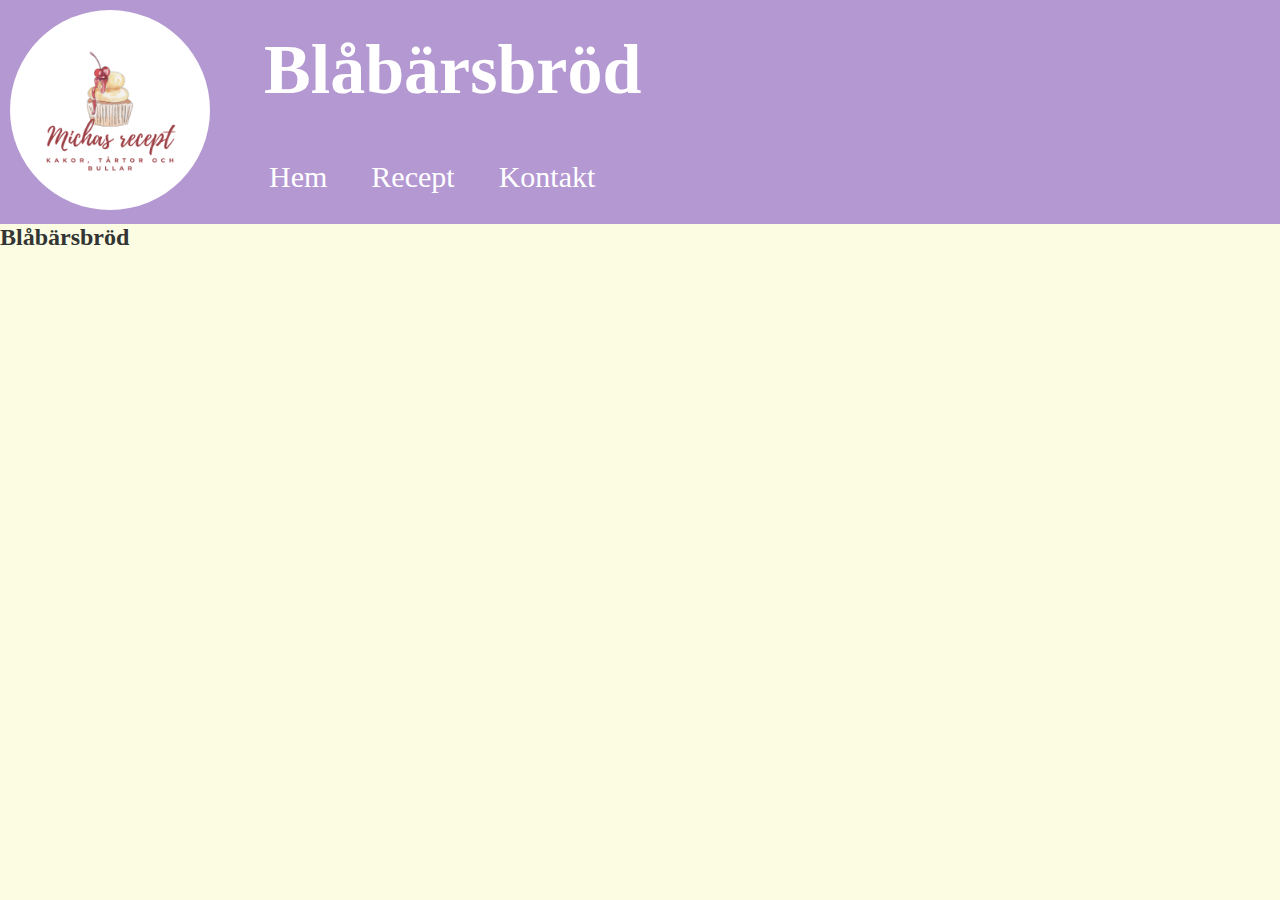
==== blueberrybread.html @ d09b0b4c "Added a recipe page" ====
<!DOCTYPE html>
<html>
<head>
  <title>TBA</title>
  <link href="style.css" rel="stylesheet">
</head>
<body>
  <header>
    <img src="placeholder-logo.png" class="logo">
  <nav>
    <h1>Blåbärsbröd</h1>
    <ul>
      <li><a href="#">Hem</a></li>
      <li><a href="#">Recept</a></li>
      <li><a href="#">Kontakt</a></li>
    </ul>
  </nav>
  </header>
  <main>
    <div>
      <h2 class="recipetitle" >Blåbärsbröd</h2>
    </div>
  </main>
</body>
</html>
---- style.css ----
* {
  margin: 0;
  padding: 0;
}
body {
  background: #fbfce1
}
header {
  background: #b498d2ff;
}
.logo {
  margin: 10px;
  width: 200px;
  border-radius: 50%;
}
nav {
  vertical-align: top;
  display: inline-block;
}
h1 {
  margin: 30px 40px;
  font-size: 70px;
  color: white;
}
nav ul {
  margin: 0 25px;
  list-style-type: none;
  overflow: hidden;
}
nav li {
  display: inline-block;
  margin: 10px;
  font-size: 30px;
}
nav li a {
  display: block;
  padding: 10px;
  text-decoration: none;
  color: white;
}
nav li a:hover {
  background-color: #cebcdcff;
  border-radius: 20px;
}
.recipetitle {
  color: #333535;
}
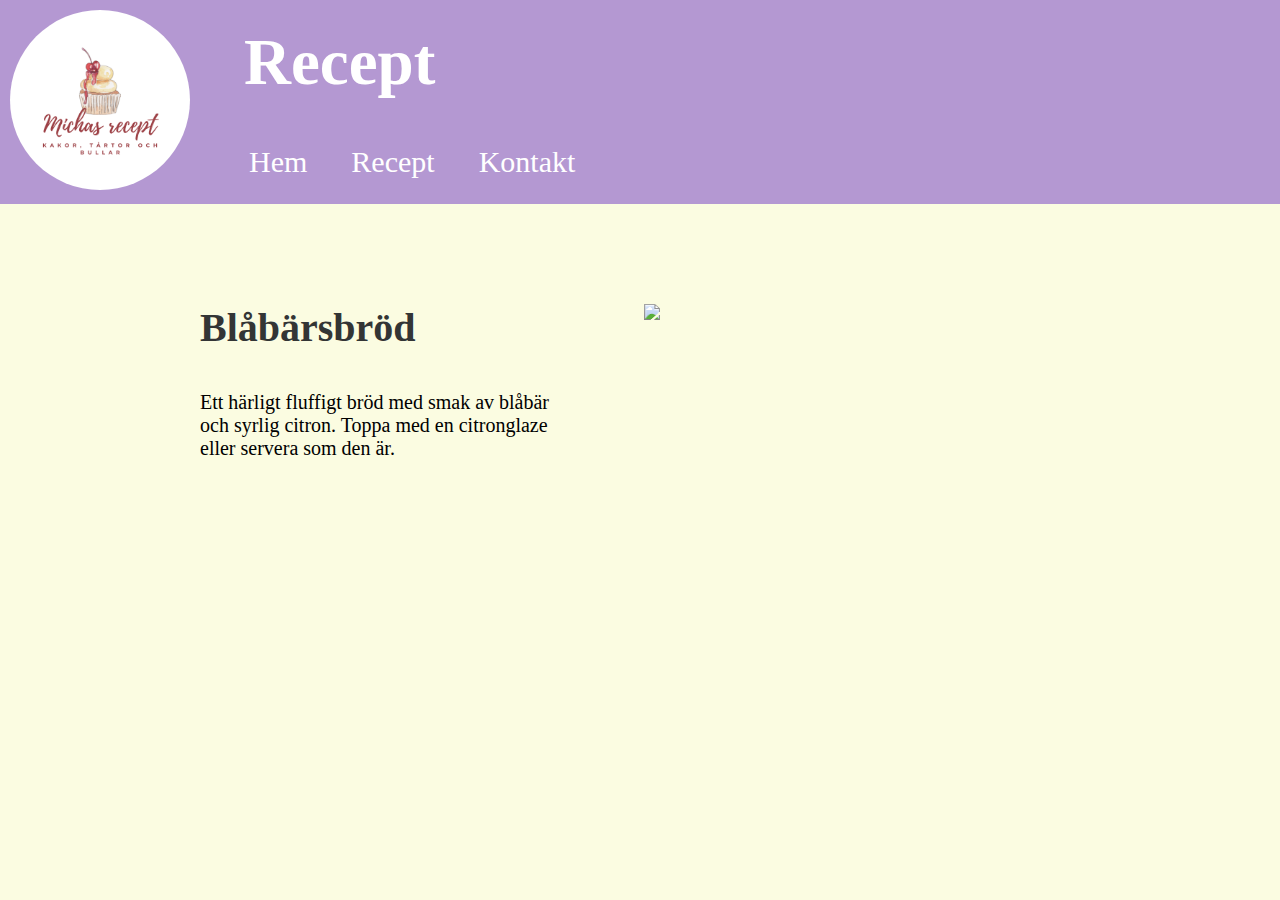
==== commit a6dd50d7: "Added header for recipe pages" ====
--- a/blueberrybread.html
+++ b/blueberrybread.html
@@ -8,17 +8,21 @@
   <header>
     <img src="placeholder-logo.png" class="logo">
   <nav>
-    <h1>Blåbärsbröd</h1>
-    <ul>
-      <li><a href="#">Hem</a></li>
-      <li><a href="#">Recept</a></li>
-      <li><a href="#">Kontakt</a></li>
+    <h1 class="page-title">Recept</h1>
+    <ul class="header-nav">
+      <li class="header-link"><a class="menu-link" href="#">Hem</a></li>
+      <li class="header-link"><a class="menu-link" href="#">Recept</a></li>
+      <li class="header-link"><a class="menu-link" href="#">Kontakt</a></li>
     </ul>
   </nav>
   </header>
   <main>
-    <div>
-      <h2 class="recipetitle" >Blåbärsbröd</h2>
+    <div class="recipe-header">
+      <h2 class="recipe-title" >Blåbärsbröd</h2>
+      <p>Ett härligt fluffigt bröd med smak av blåbär och syrlig citron. Toppa med en citronglaze eller servera som den är.</p>
+    </div>
+    <div class="recipe-header-img">
+      <img class="recipe-img" src="blueberrybread01.jpg">
     </div>
   </main>
 </body>
--- a/style.css
+++ b/style.css
@@ -10,29 +10,29 @@
 }
 .logo {
   margin: 10px;
-  width: 200px;
+  width: 180px;
   border-radius: 50%;
 }
 nav {
   vertical-align: top;
   display: inline-block;
 }
-h1 {
-  margin: 30px 40px;
-  font-size: 70px;
+.page-title {
+  margin: 25px 40px;
+  font-size: 65px;
   color: white;
 }
-nav ul {
+.header-nav {
   margin: 0 25px;
   list-style-type: none;
   overflow: hidden;
 }
-nav li {
+.header-link {
   display: inline-block;
   margin: 10px;
   font-size: 30px;
 }
-nav li a {
+.menu-link {
   display: block;
   padding: 10px;
   text-decoration: none;
@@ -42,6 +42,31 @@
   background-color: #cebcdcff;
   border-radius: 20px;
 }
-.recipetitle {
+main {
+  width: 1000px;
+  margin: 70px auto;
+}
+p {
+  font-size: 20px;
+}
+.recipe-title {
   color: #333535;
+  font-size: 40px;
+  margin-bottom: 40px;
+}
+.recipe-header {
+  width: 350px;
+  height: 380px;
+  display: inline-block;
+  vertical-align: top;
+  padding: 30px;
+  margin: 0 30px;
+}
+.recipe-header-img {
+  width: 450px;
+  display: inline-block;
+  padding: 30px;
+}
+.recipe-img {
+  width: 100%;
 }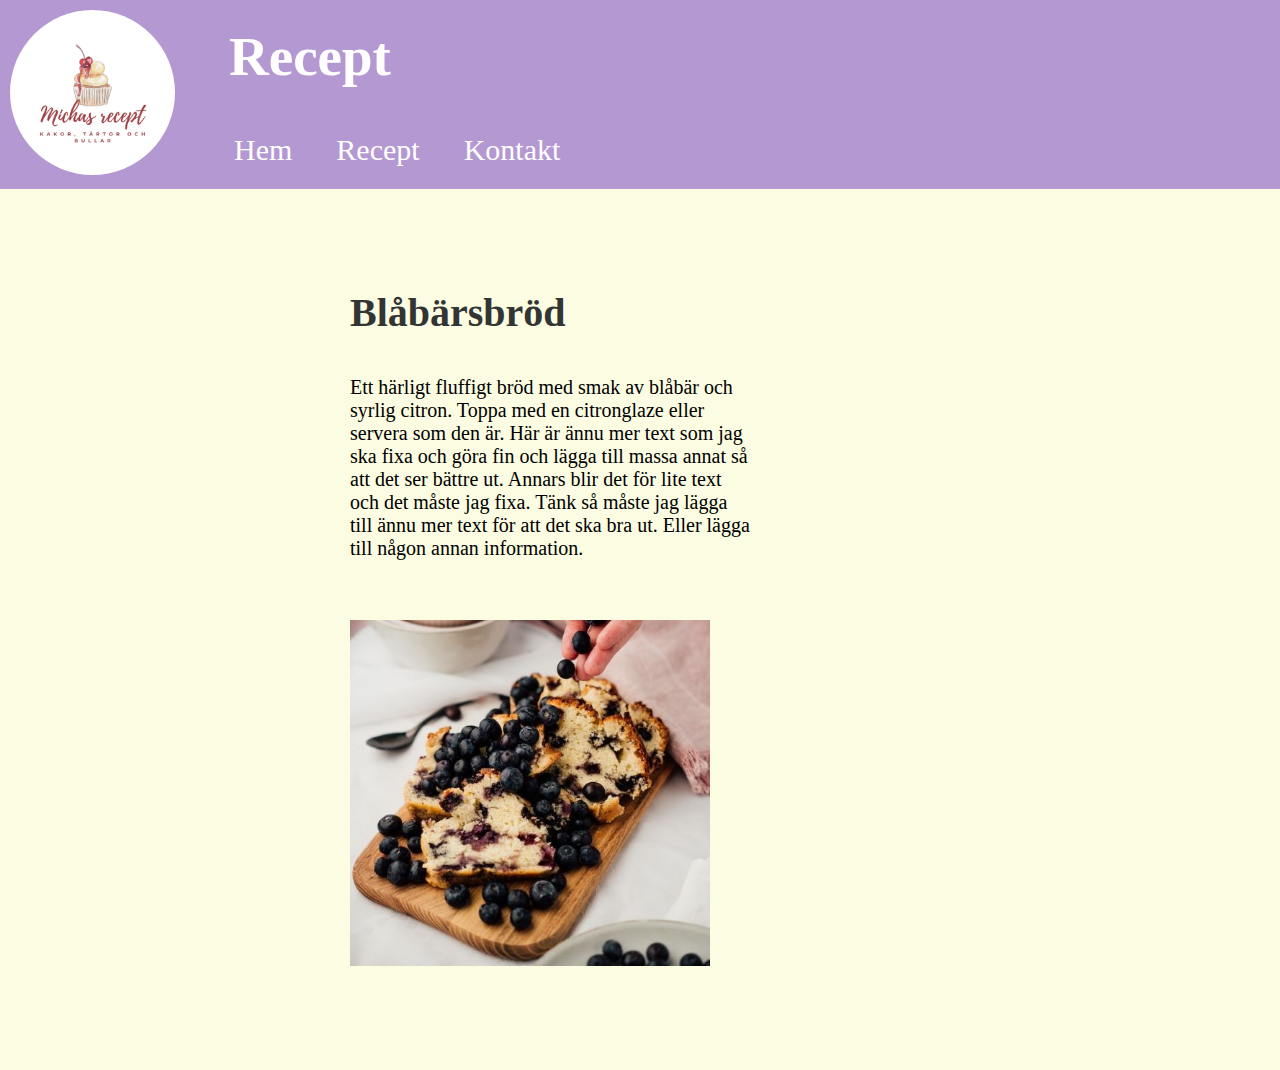
==== commit 823eab35: "Fixed layout of recipe header" ====
--- a/blueberrybread.html
+++ b/blueberrybread.html
@@ -17,13 +17,15 @@
   </nav>
   </header>
   <main>
-    <div class="recipe-header">
-      <h2 class="recipe-title" >Blåbärsbröd</h2>
-      <p>Ett härligt fluffigt bröd med smak av blåbär och syrlig citron. Toppa med en citronglaze eller servera som den är.</p>
-    </div>
-    <div class="recipe-header-img">
-      <img class="recipe-img" src="blueberrybread01.jpg">
-    </div>
+    <header class="rec-header">
+      <div class="rec-info">
+        <h2 class="rec-title" >Blåbärsbröd</h2>
+        <p class="rec-descr">Ett härligt fluffigt bröd med smak av blåbär och syrlig citron. Toppa med en citronglaze eller servera som den är. Här är ännu mer text som jag ska fixa och göra fin och lägga till massa annat så att det ser bättre ut. Annars blir det för lite text och det måste jag fixa. Tänk så måste jag lägga till ännu mer text för att det ska bra ut. Eller lägga till någon annan information.</p>
+      </div>
+      <div class="rec-header-img">
+        <img class="rec-img" src="blueberrybread-img.jpg">
+      </div>
+    </header>
   </main>
 </body>
 </html>--- a/style.css
+++ b/style.css
@@ -3,15 +3,17 @@
   padding: 0;
 }
 body {
-  background: #fbfce1
+  background: #fbfce1;
 }
 header {
   background: #b498d2ff;
 }
 .logo {
   margin: 10px;
-  width: 180px;
+  width: 15%;
   border-radius: 50%;
+  min-width: 140px;
+  max-width: 165px;
 }
 nav {
   vertical-align: top;
@@ -19,7 +21,7 @@
 }
 .page-title {
   margin: 25px 40px;
-  font-size: 65px;
+  font-size: 55px;
   color: white;
 }
 .header-nav {
@@ -42,31 +44,33 @@
   background-color: #cebcdcff;
   border-radius: 20px;
 }
-main {
-  width: 1000px;
-  margin: 70px auto;
+.rec-descr {
+  font-size: 20px;
+  max-width: 400px;
 }
-p {
-  font-size: 20px;
-}
-.recipe-title {
+.rec-title {
   color: #333535;
   font-size: 40px;
   margin-bottom: 40px;
 }
-.recipe-header {
-  width: 350px;
-  height: 380px;
+.rec-header {
+  background: #fbfce1;
+  width: 50%;
+  min-width: 430px;
+  margin: 70px auto;
+}
+.rec-info {
   display: inline-block;
   vertical-align: top;
   padding: 30px;
-  margin: 0 30px;
 }
-.recipe-header-img {
-  width: 450px;
+.rec-header-img {
+  width: 50%;
   display: inline-block;
   padding: 30px;
+  box-sizing: border-box;
 }
-.recipe-img {
+.rec-img {
   width: 100%;
+  min-width: 360px;
 }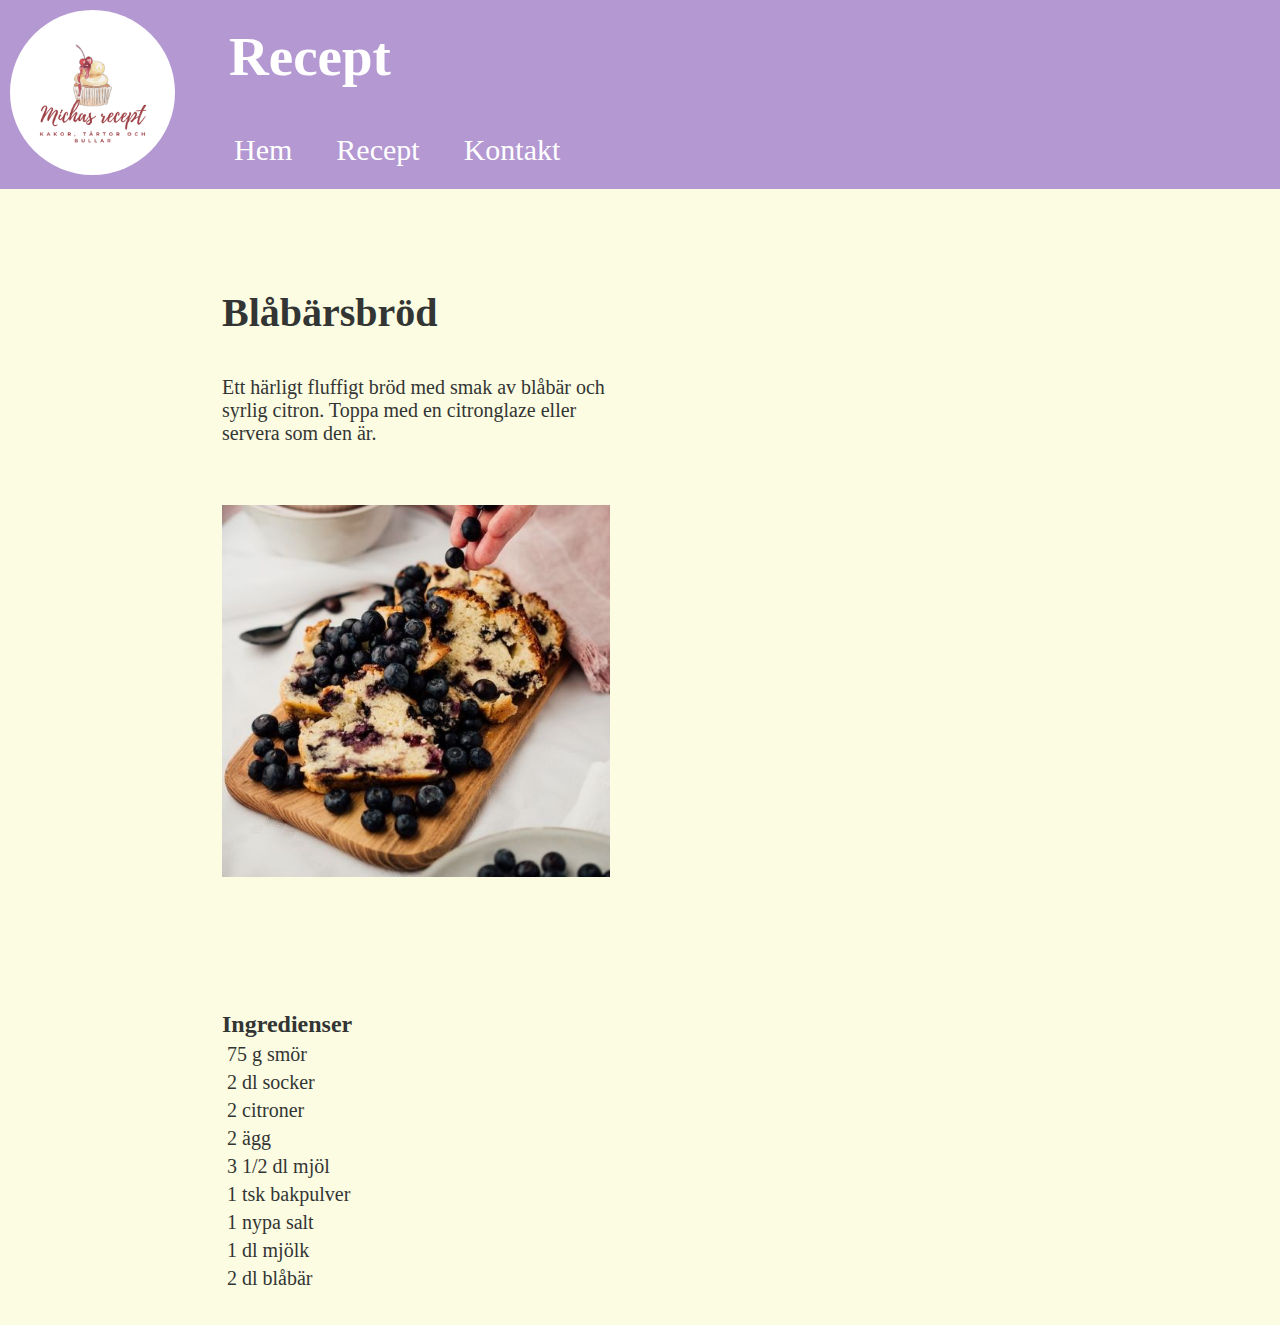
==== commit 606a1a53: "Added ingredient list to recipe page" ====
--- a/blueberrybread.html
+++ b/blueberrybread.html
@@ -20,12 +20,26 @@
     <header class="rec-header">
       <div class="rec-info">
         <h2 class="rec-title" >Blåbärsbröd</h2>
-        <p class="rec-descr">Ett härligt fluffigt bröd med smak av blåbär och syrlig citron. Toppa med en citronglaze eller servera som den är. Här är ännu mer text som jag ska fixa och göra fin och lägga till massa annat så att det ser bättre ut. Annars blir det för lite text och det måste jag fixa. Tänk så måste jag lägga till ännu mer text för att det ska bra ut. Eller lägga till någon annan information.</p>
+        <p class="rec-descr">Ett härligt fluffigt bröd med smak av blåbär och syrlig citron. Toppa med en citronglaze eller servera som den är.</p>
       </div>
       <div class="rec-header-img">
         <img class="rec-img" src="blueberrybread-img.jpg">
       </div>
     </header>
+    <article class="rec-lists">
+      <ul class="ingr-list">
+        <h2>Ingredienser</h2>
+        <li class="ingr-list-item">75 g smör</li>
+        <li class="ingr-list-item">2 dl socker</li>
+        <li class="ingr-list-item">2 citroner</li>
+        <li class="ingr-list-item">2 ägg</li>
+        <li class="ingr-list-item">3 1/2 dl mjöl</li>
+        <li class="ingr-list-item">1 tsk bakpulver</li>
+        <li class="ingr-list-item">1 nypa salt</li>
+        <li class="ingr-list-item">1 dl mjölk</li>
+        <li class="ingr-list-item">2 dl blåbär</li>
+      </ul>
+    </article>
   </main>
 </body>
 </html>--- a/style.css
+++ b/style.css
@@ -49,13 +49,12 @@
   max-width: 400px;
 }
 .rec-title {
-  color: #333535;
   font-size: 40px;
   margin-bottom: 40px;
 }
 .rec-header {
   background: #fbfce1;
-  width: 50%;
+  width: 70%;
   min-width: 430px;
   margin: 70px auto;
 }
@@ -63,6 +62,7 @@
   display: inline-block;
   vertical-align: top;
   padding: 30px;
+  color: #333535;
 }
 .rec-header-img {
   width: 50%;
@@ -73,4 +73,19 @@
 .rec-img {
   width: 100%;
   min-width: 360px;
+}
+.rec-lists {
+  width: 70%;
+  margin: 0 auto;
+}
+.ingr-list {
+  color: #333535;
+  padding: 30px;
+  display: inline-block;
+  width: 40%;
+}
+.ingr-list-item {
+  margin: 5px;
+  font-size: 20px;
+  list-style-type: none;
 }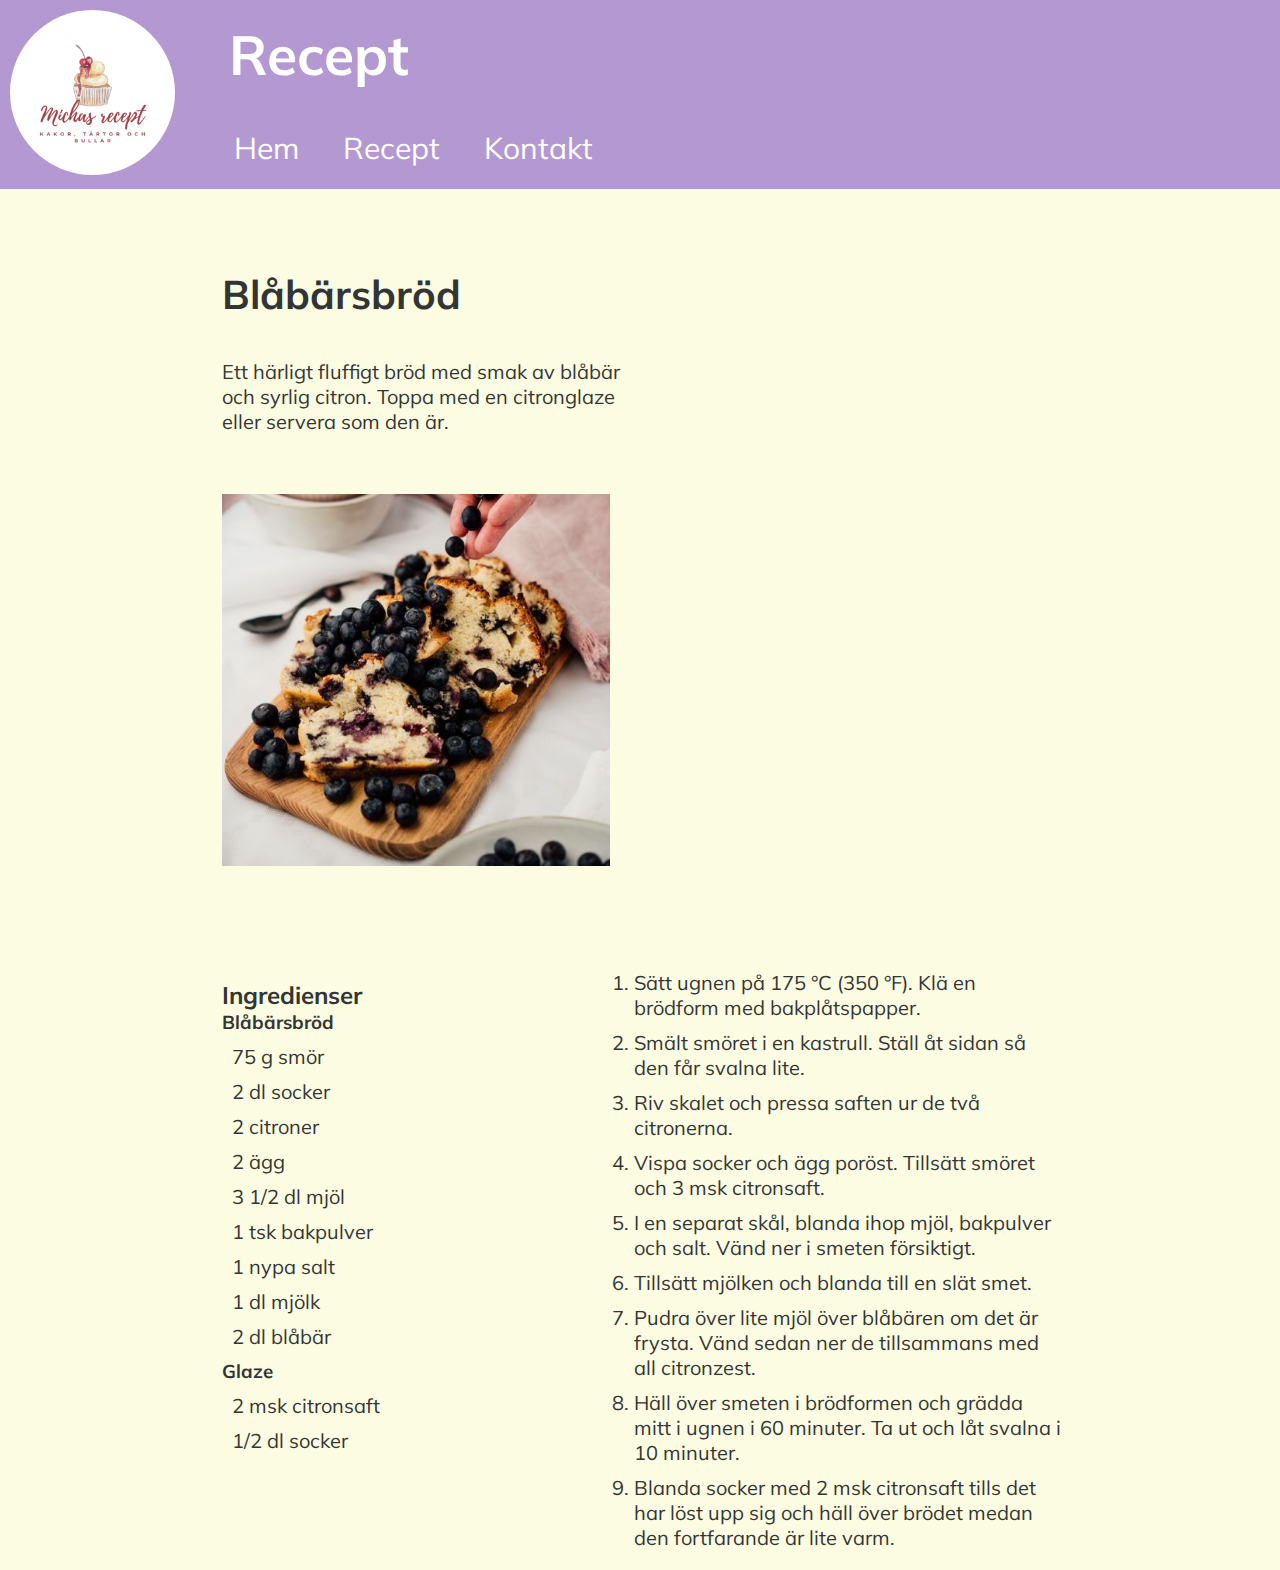
==== commit d8030c2c: "Added instructions to recipe and changed font" ====
--- a/blueberrybread.html
+++ b/blueberrybread.html
@@ -29,16 +29,31 @@
     <article class="rec-lists">
       <ul class="ingr-list">
         <h2>Ingredienser</h2>
-        <li class="ingr-list-item">75 g smör</li>
-        <li class="ingr-list-item">2 dl socker</li>
-        <li class="ingr-list-item">2 citroner</li>
-        <li class="ingr-list-item">2 ägg</li>
-        <li class="ingr-list-item">3 1/2 dl mjöl</li>
-        <li class="ingr-list-item">1 tsk bakpulver</li>
-        <li class="ingr-list-item">1 nypa salt</li>
-        <li class="ingr-list-item">1 dl mjölk</li>
-        <li class="ingr-list-item">2 dl blåbär</li>
+        <h3>Blåbärsbröd</h3>
+        <li class="ingredients">75 g smör</li>
+        <li class="ingredients">2 dl socker</li>
+        <li class="ingredients">2 citroner</li>
+        <li class="ingredients">2 ägg</li>
+        <li class="ingredients">3 1/2 dl mjöl</li>
+        <li class="ingredients">1 tsk bakpulver</li>
+        <li class="ingredients">1 nypa salt</li>
+        <li class="ingredients">1 dl mjölk</li>
+        <li class="ingredients">2 dl blåbär</li>
+        <h3>Glaze</h3>
+        <li class="ingredients">2 msk citronsaft</li>
+        <li class="ingredients">1/2 dl socker</li>
       </ul>
+      <ol>
+        <li class="instructions">Sätt ugnen på 175 °C (350 °F). Klä en brödform med bakplåtspapper.</li>
+        <li class="instructions">Smält smöret i en kastrull. Ställ åt sidan så den får svalna lite.</li>
+        <li class="instructions">Riv skalet och pressa saften ur de två citronerna.</li>
+        <li class="instructions">Vispa socker och ägg poröst. Tillsätt smöret och 3 msk citronsaft.</li>
+        <li class="instructions">I en separat skål, blanda ihop mjöl, bakpulver och salt. Vänd ner i smeten försiktigt.</li>
+        <li class="instructions">Tillsätt mjölken och blanda till en slät smet.</li>
+        <li class="instructions">Pudra över lite mjöl över blåbären om det är frysta. Vänd sedan ner de tillsammans med all citronzest.</li>
+        <li class="instructions">Häll över smeten i brödformen och grädda mitt i ugnen i 60 minuter. Ta ut och låt svalna i 10 minuter.</li>
+        <li class="instructions">Blanda socker med 2 msk citronsaft tills det har löst upp sig och häll över brödet medan den fortfarande är lite varm.</li>
+      </ol>
     </article>
   </main>
 </body>
--- a/style.css
+++ b/style.css
@@ -1,3 +1,7 @@
+@import url('https://fonts.googleapis.com/css2?family=Mulish&display=swap');
+body {
+  font-family: "mulish", sans-serif;
+}
 * {
   margin: 0;
   padding: 0;
@@ -20,7 +24,7 @@
   display: inline-block;
 }
 .page-title {
-  margin: 25px 40px;
+  margin: 20px 40px;
   font-size: 55px;
   color: white;
 }
@@ -56,7 +60,7 @@
   background: #fbfce1;
   width: 70%;
   min-width: 430px;
-  margin: 70px auto;
+  margin: 50px auto;
 }
 .rec-info {
   display: inline-block;
@@ -83,9 +87,21 @@
   padding: 30px;
   display: inline-block;
   width: 40%;
+  vertical-align: top;
 }
-.ingr-list-item {
-  margin: 5px;
+.ingredients {
+  margin: 10px;
   font-size: 20px;
   list-style-type: none;
+}
+ol {
+  display: inline-block;
+  width: 50%;
+  min-width: 370px;
+  padding: 10px;
+  color: #333535;
+}
+.instructions {
+  margin: 10px;
+  font-size: 20px;
 }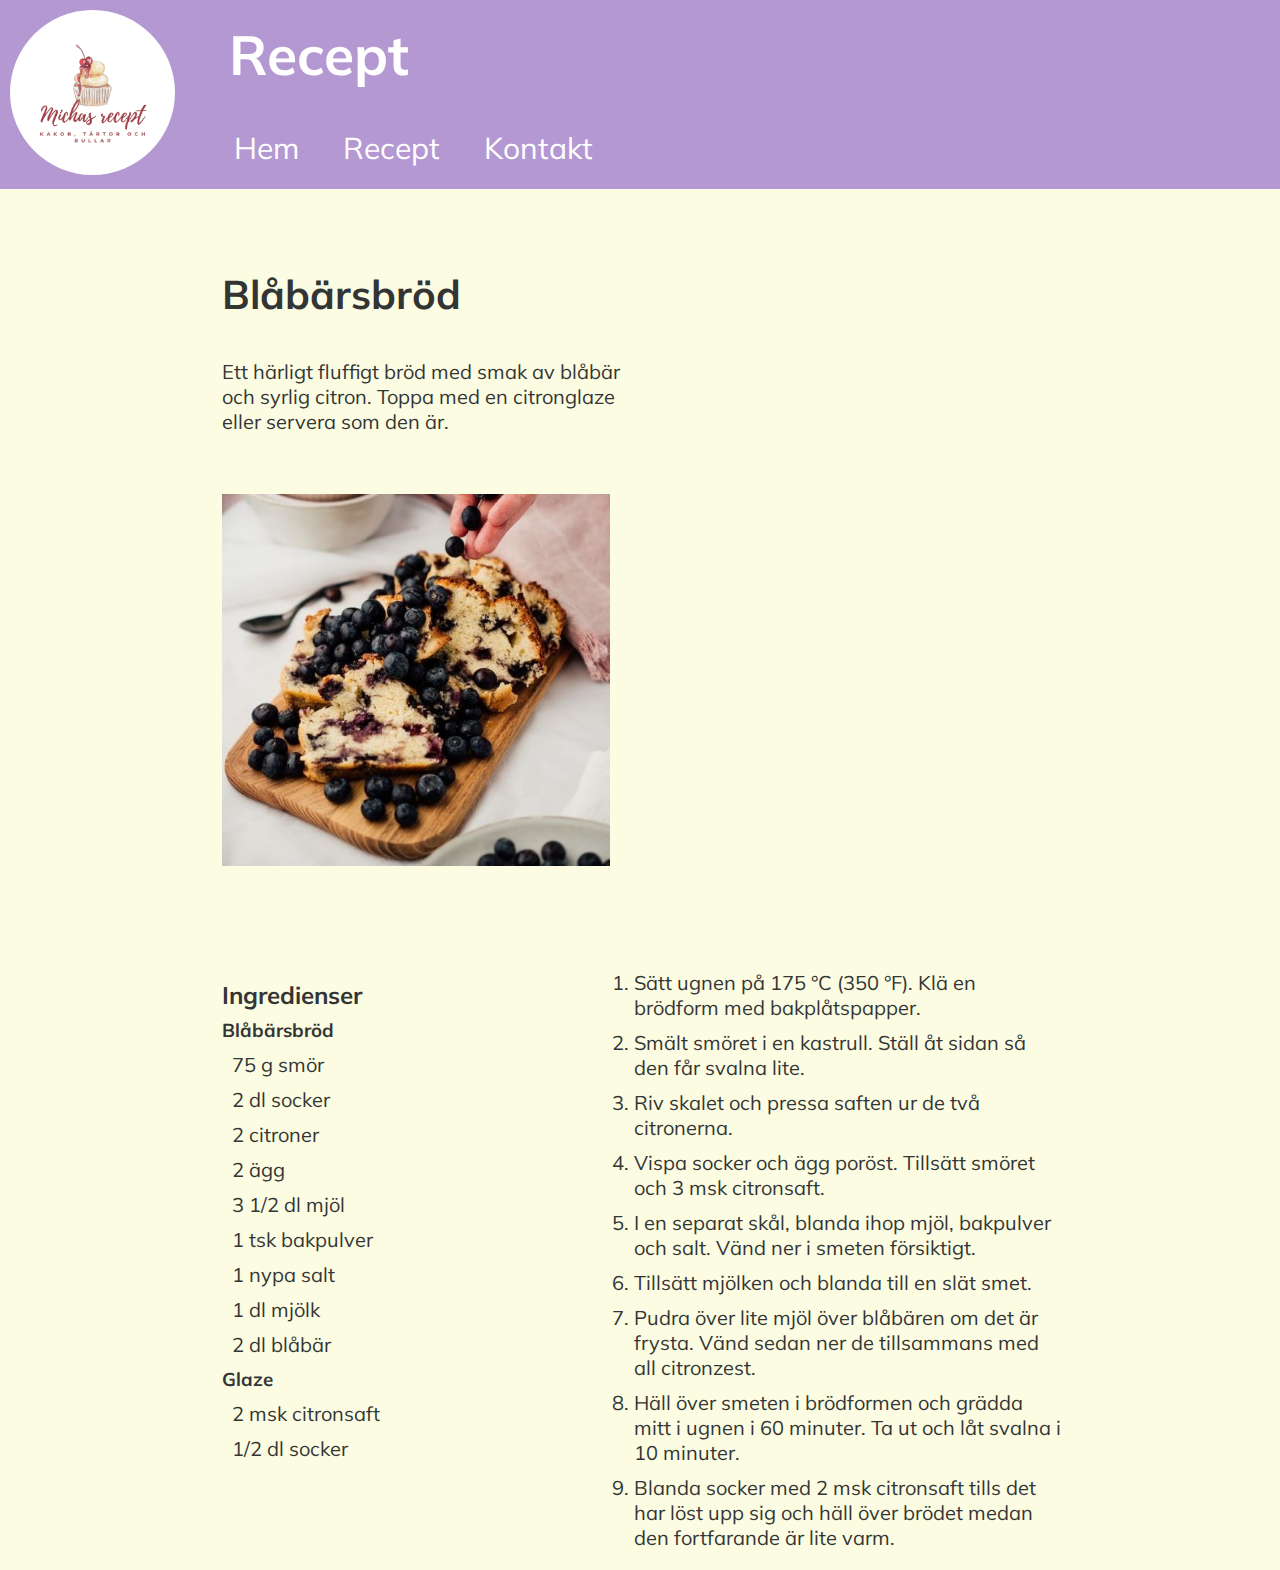
==== commit 45cad224: "Fixed contact form" ====
--- a/blueberrybread.html
+++ b/blueberrybread.html
@@ -1,5 +1,5 @@
 <!DOCTYPE html>
-<html>
+<html lang="sv">
 <head>
   <title>TBA</title>
   <link href="style.css" rel="stylesheet">
@@ -23,12 +23,12 @@
         <p class="rec-descr">Ett härligt fluffigt bröd med smak av blåbär och syrlig citron. Toppa med en citronglaze eller servera som den är.</p>
       </div>
       <div class="rec-header-img">
-        <img class="rec-img" src="blueberrybread-img.jpg">
+        <img class="rec-img" src="blueberrybread-img.jpg" alt="Blåbärsbröd på en skärbräda med färska blåbär spridda runt om">
       </div>
     </header>
     <article class="rec-lists">
       <ul class="ingr-list">
-        <h2>Ingredienser</h2>
+        <h2 class="ingredients-title">Ingredienser</h2>
         <h3>Blåbärsbröd</h3>
         <li class="ingredients">75 g smör</li>
         <li class="ingredients">2 dl socker</li>
--- a/style.css
+++ b/style.css
@@ -89,6 +89,9 @@
   width: 40%;
   vertical-align: top;
 }
+.ingredients-title {
+  margin-bottom: 8px;
+}
 .ingredients {
   margin: 10px;
   font-size: 20px;
@@ -104,4 +107,34 @@
 .instructions {
   margin: 10px;
   font-size: 20px;
+}
+form {
+  margin: 50px auto;
+  width: 40%;
+  min-width: 450px;
+  color: #333535;
+}
+fieldset {
+  padding: 20px;
+  border-style: none;
+}
+label,
+input,
+textarea {
+  display: block;
+  padding: 5px;
+  box-sizing: border-box;
+}
+input {
+  width: 100%;
+  font-family: "mulish", sans-serif;
+}
+textarea {
+  font-family: "mulish", sans-serif ;
+  resize: none;
+  width: 100%
+}
+.submit {
+  margin: 0 20px;
+  width: 80px;
 }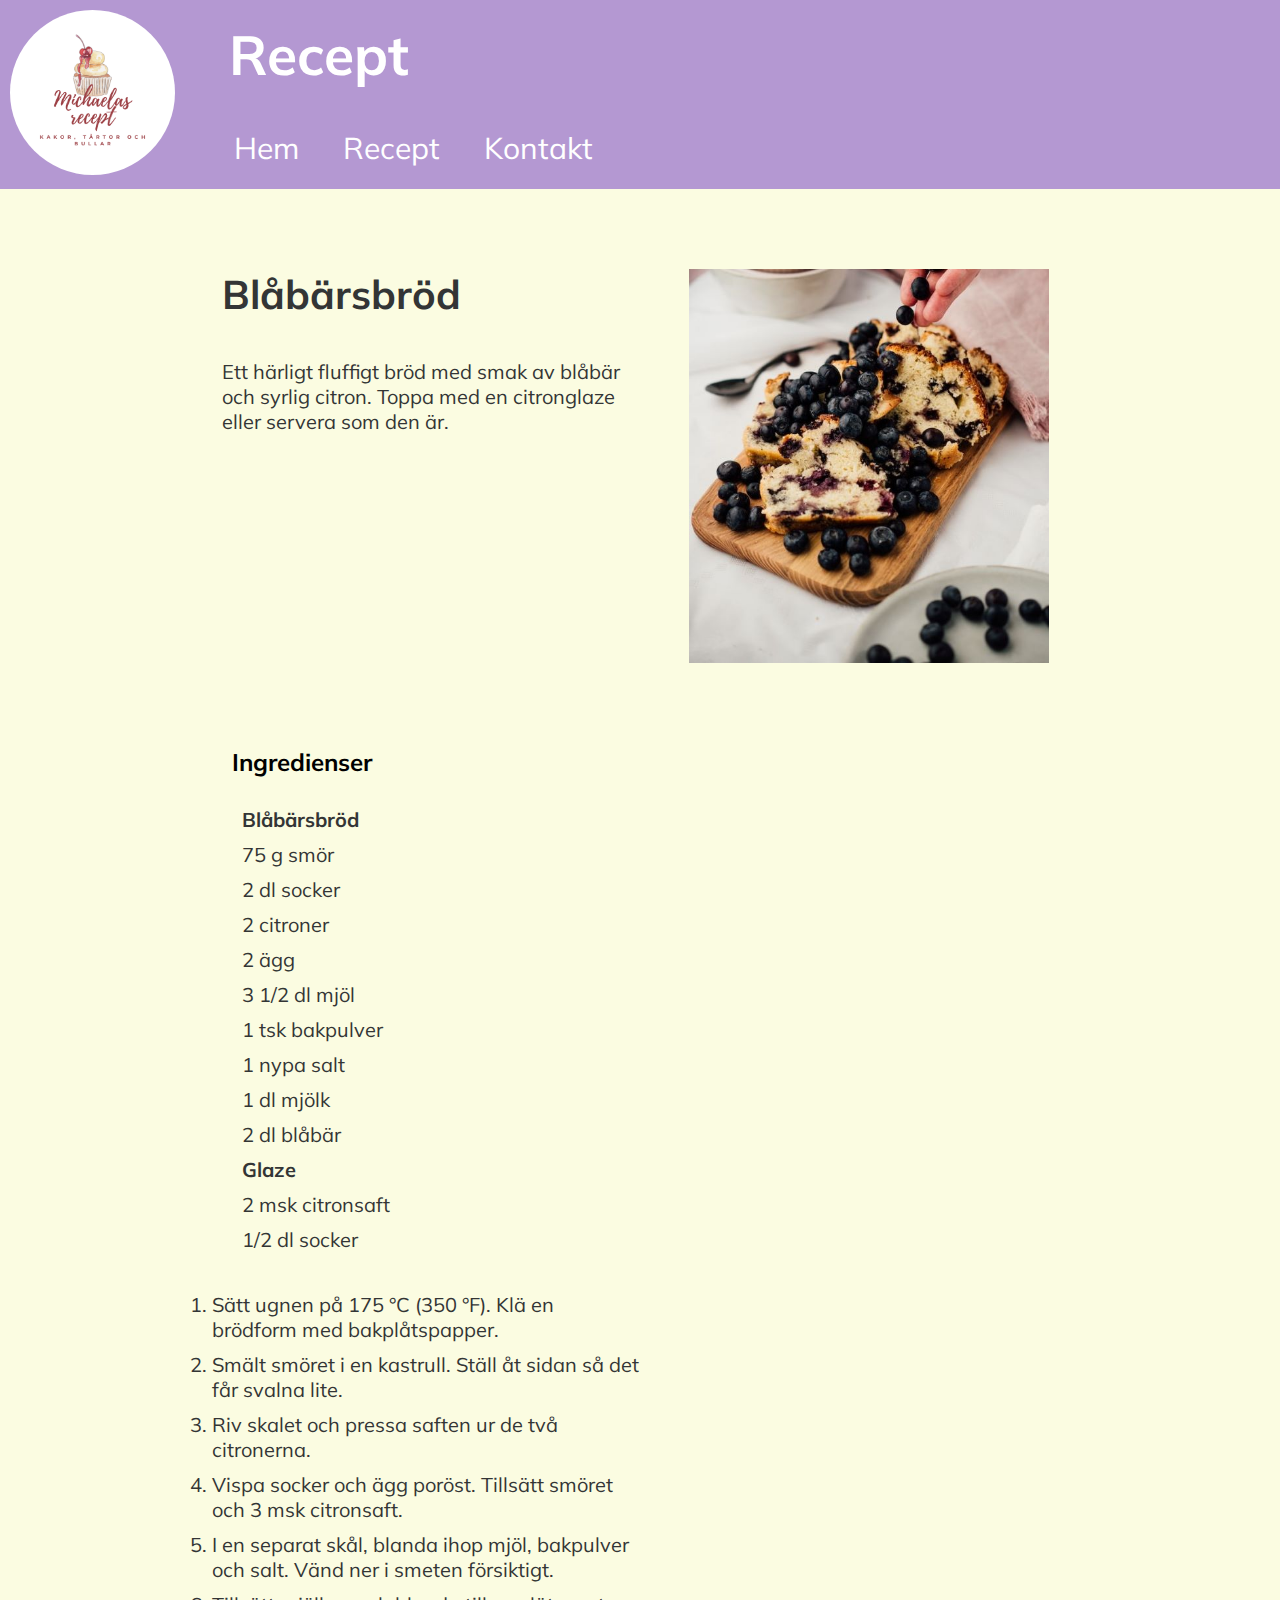
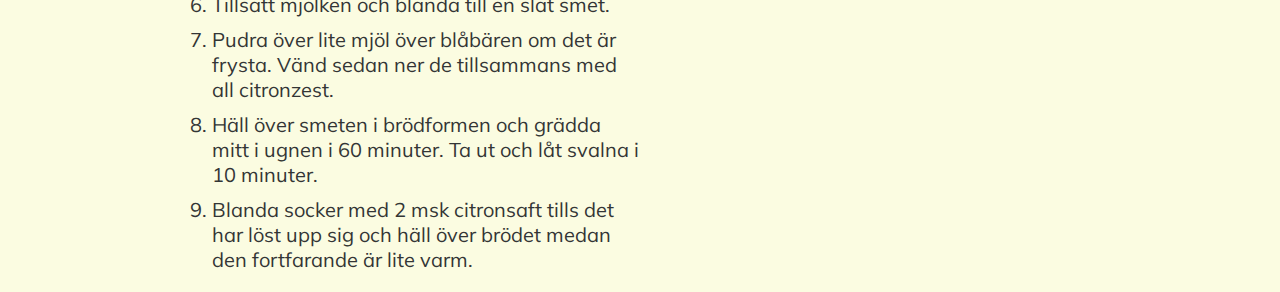
==== commit 20d453d6: "Made some minor changes to pages and changed logo" ====
--- a/blueberrybread.html
+++ b/blueberrybread.html
@@ -6,13 +6,13 @@
 </head>
 <body>
   <header>
-    <img src="placeholder-logo.png" class="logo">
+    <img src="logo.png" class="logo" alt="En logga för hemsidan med en muffin och texten Michaelas recept kakor tårtor och bullar">
   <nav>
     <h1 class="page-title">Recept</h1>
     <ul class="header-nav">
-      <li class="header-link"><a class="menu-link" href="#">Hem</a></li>
-      <li class="header-link"><a class="menu-link" href="#">Recept</a></li>
-      <li class="header-link"><a class="menu-link" href="#">Kontakt</a></li>
+      <li class="header-link"><a class="menu-link" href="index.html">Hem</a></li>
+      <li class="header-link"><a class="menu-link" href="recipe-selection.html">Recept</a></li>
+      <li class="header-link"><a class="menu-link" href="contact.html">Kontakt</a></li>
     </ul>
   </nav>
   </header>
@@ -27,9 +27,9 @@
       </div>
     </header>
     <article class="rec-lists">
+      <h2 class="ingredients-title">Ingredienser</h2>
       <ul class="ingr-list">
-        <h2 class="ingredients-title">Ingredienser</h2>
-        <h3>Blåbärsbröd</h3>
+        <li class="ingredients"><b>Blåbärsbröd</b></li>
         <li class="ingredients">75 g smör</li>
         <li class="ingredients">2 dl socker</li>
         <li class="ingredients">2 citroner</li>
@@ -39,13 +39,13 @@
         <li class="ingredients">1 nypa salt</li>
         <li class="ingredients">1 dl mjölk</li>
         <li class="ingredients">2 dl blåbär</li>
-        <h3>Glaze</h3>
+        <li class="ingredients"><b>Glaze</b></li>
         <li class="ingredients">2 msk citronsaft</li>
         <li class="ingredients">1/2 dl socker</li>
       </ul>
       <ol>
         <li class="instructions">Sätt ugnen på 175 °C (350 °F). Klä en brödform med bakplåtspapper.</li>
-        <li class="instructions">Smält smöret i en kastrull. Ställ åt sidan så den får svalna lite.</li>
+        <li class="instructions">Smält smöret i en kastrull. Ställ åt sidan så det får svalna lite.</li>
         <li class="instructions">Riv skalet och pressa saften ur de två citronerna.</li>
         <li class="instructions">Vispa socker och ägg poröst. Tillsätt smöret och 3 msk citronsaft.</li>
         <li class="instructions">I en separat skål, blanda ihop mjöl, bakpulver och salt. Vänd ner i smeten försiktigt.</li>
--- a/style.css
+++ b/style.css
@@ -49,12 +49,12 @@
   border-radius: 20px;
 }
 .rec-descr {
+  margin: 40px 0;
   font-size: 20px;
   max-width: 400px;
 }
 .rec-title {
   font-size: 40px;
-  margin-bottom: 40px;
 }
 .rec-header {
   background: #fbfce1;
@@ -63,19 +63,22 @@
   margin: 50px auto;
 }
 .rec-info {
+  width: 45%;
   display: inline-block;
   vertical-align: top;
   padding: 30px;
   color: #333535;
 }
 .rec-header-img {
-  width: 50%;
+  width: 45%;
+  max-width: 550px;
   display: inline-block;
   padding: 30px;
   box-sizing: border-box;
 }
 .rec-img {
   width: 100%;
+  max-width: 500px;
   min-width: 360px;
 }
 .rec-lists {
@@ -84,13 +87,14 @@
 }
 .ingr-list {
   color: #333535;
-  padding: 30px;
+  margin: 0 30px;
+  padding: 10px;
   display: inline-block;
   width: 40%;
   vertical-align: top;
 }
 .ingredients-title {
-  margin-bottom: 8px;
+  margin: 10px 40px;
 }
 .ingredients {
   margin: 10px;
@@ -137,4 +141,44 @@
 .submit {
   margin: 0 20px;
   width: 80px;
+}
+.rec-select {
+  width: 40%;
+  margin: 50px auto;
+}
+.recipe-card-img {
+  width: 230px;
+}
+.rec-card {
+  display: inline-block;
+  margin: 5px 2px;
+  width: 230px;
+}
+.select-img {
+  width: 230px;
+  display: block;
+}
+.rec-select-link {
+  box-sizing: border-box;
+  display: inline-block;
+  background: #b498d2ff;
+  padding: 15px;
+  width: 230px;
+  text-align: center;
+  color: white;
+  text-decoration: none;
+  font-size: 25px;
+}
+.intro {
+  margin: 50px auto;
+  width: 50%;
+}
+.intro-title {
+  margin: 15px 0;
+  color: #333535;
+  font-size: 35px;
+}
+.intro-text {
+  color: #333535;
+  font-size: 20px;
 }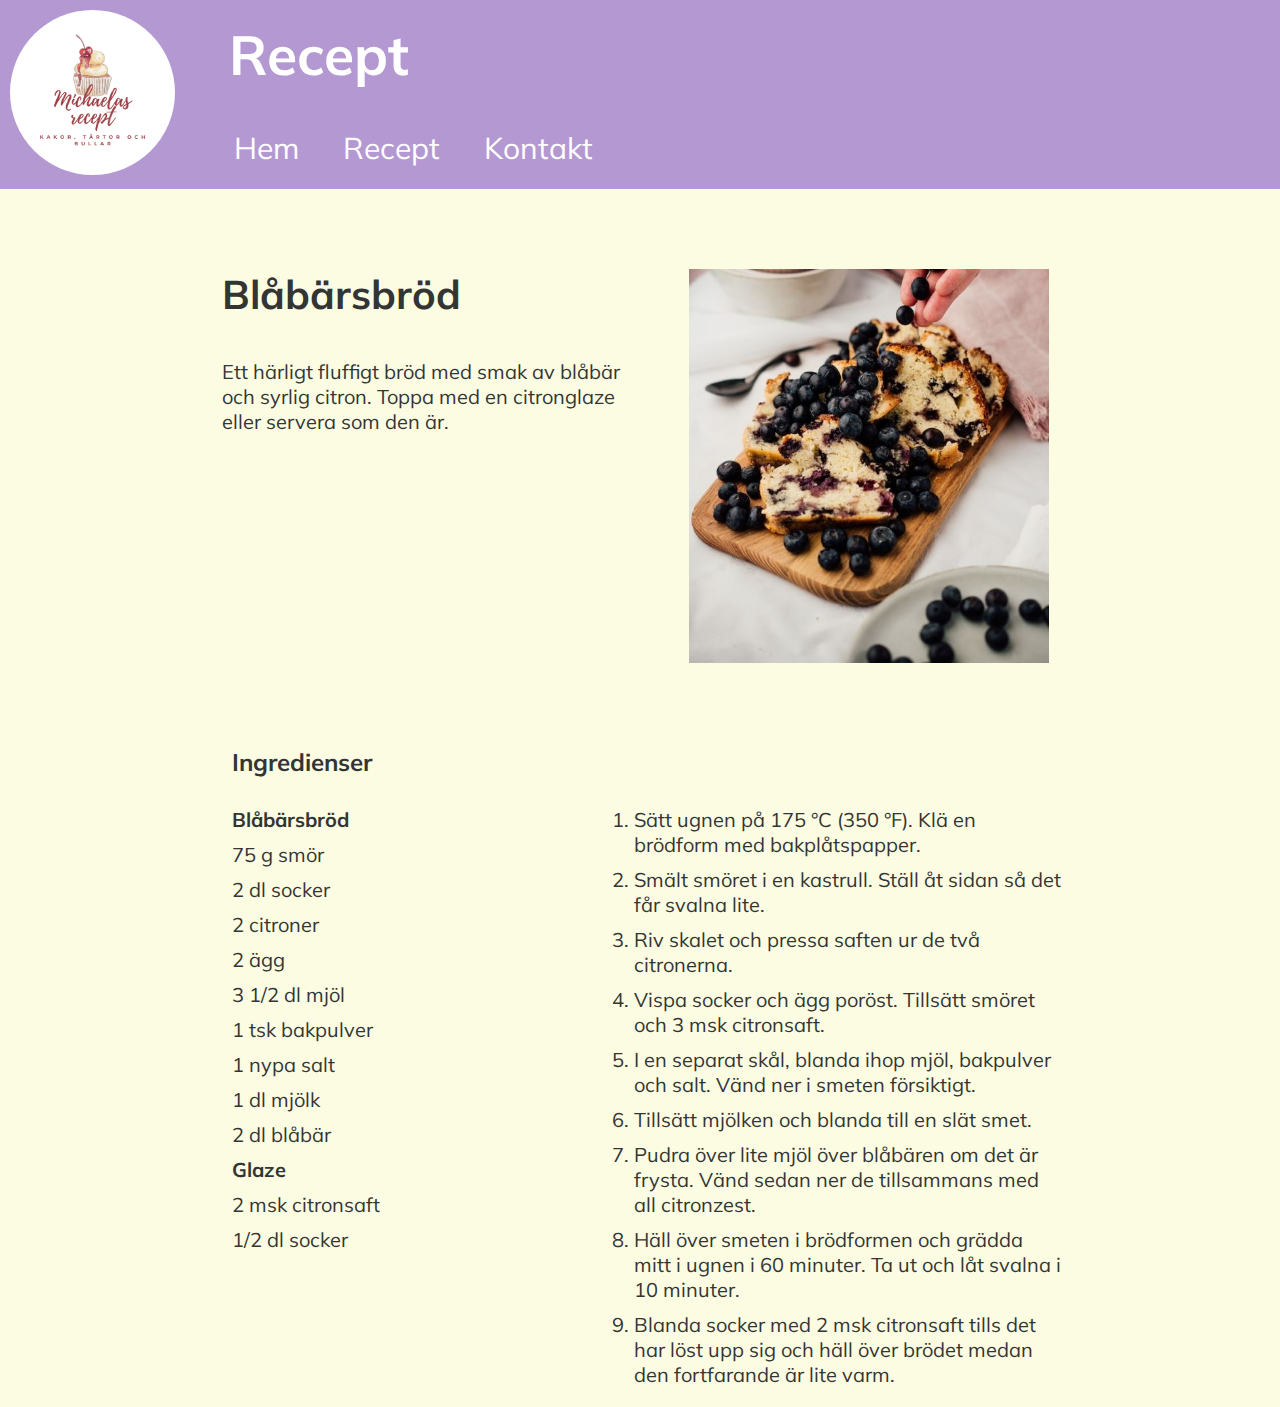
==== commit 7aa35007: "Changed title" ====
--- a/blueberrybread.html
+++ b/blueberrybread.html
@@ -1,7 +1,7 @@
 <!DOCTYPE html>
 <html lang="sv">
 <head>
-  <title>TBA</title>
+  <title>Michaelas Recept</title>
   <link href="style.css" rel="stylesheet">
 </head>
 <body>
--- a/style.css
+++ b/style.css
@@ -1,23 +1,19 @@
 @import url('https://fonts.googleapis.com/css2?family=Mulish&display=swap');
-body {
-  font-family: "mulish", sans-serif;
-}
 * {
   margin: 0;
   padding: 0;
 }
 body {
   background: #fbfce1;
+  font-family: "mulish", sans-serif;
 }
 header {
   background: #b498d2ff;
 }
 .logo {
   margin: 10px;
-  width: 15%;
+  width: 165px;
   border-radius: 50%;
-  min-width: 140px;
-  max-width: 165px;
 }
 nav {
   vertical-align: top;
@@ -59,7 +55,6 @@
 .rec-header {
   background: #fbfce1;
   width: 70%;
-  min-width: 430px;
   margin: 50px auto;
 }
 .rec-info {
@@ -71,7 +66,6 @@
 }
 .rec-header-img {
   width: 45%;
-  max-width: 550px;
   display: inline-block;
   padding: 30px;
   box-sizing: border-box;
@@ -87,14 +81,14 @@
 }
 .ingr-list {
   color: #333535;
-  margin: 0 30px;
-  padding: 10px;
+  padding: 10px 30px;
   display: inline-block;
   width: 40%;
   vertical-align: top;
 }
 .ingredients-title {
   margin: 10px 40px;
+  color: #333535;
 }
 .ingredients {
   margin: 10px;
@@ -140,7 +134,11 @@
 }
 .submit {
   margin: 0 20px;
-  width: 80px;
+  width: 90px;
+}
+.map {
+  width: 500px;
+  margin: 20px auto;
 }
 .rec-select {
   width: 40%;
@@ -151,23 +149,21 @@
 }
 .rec-card {
   display: inline-block;
-  margin: 5px 2px;
   width: 230px;
 }
 .select-img {
   width: 230px;
-  display: block;
 }
 .rec-select-link {
-  box-sizing: border-box;
   display: inline-block;
   background: #b498d2ff;
-  padding: 15px;
-  width: 230px;
   text-align: center;
   color: white;
   text-decoration: none;
   font-size: 25px;
+}
+.rec-link {
+  padding: 10px;
 }
 .intro {
   margin: 50px auto;
